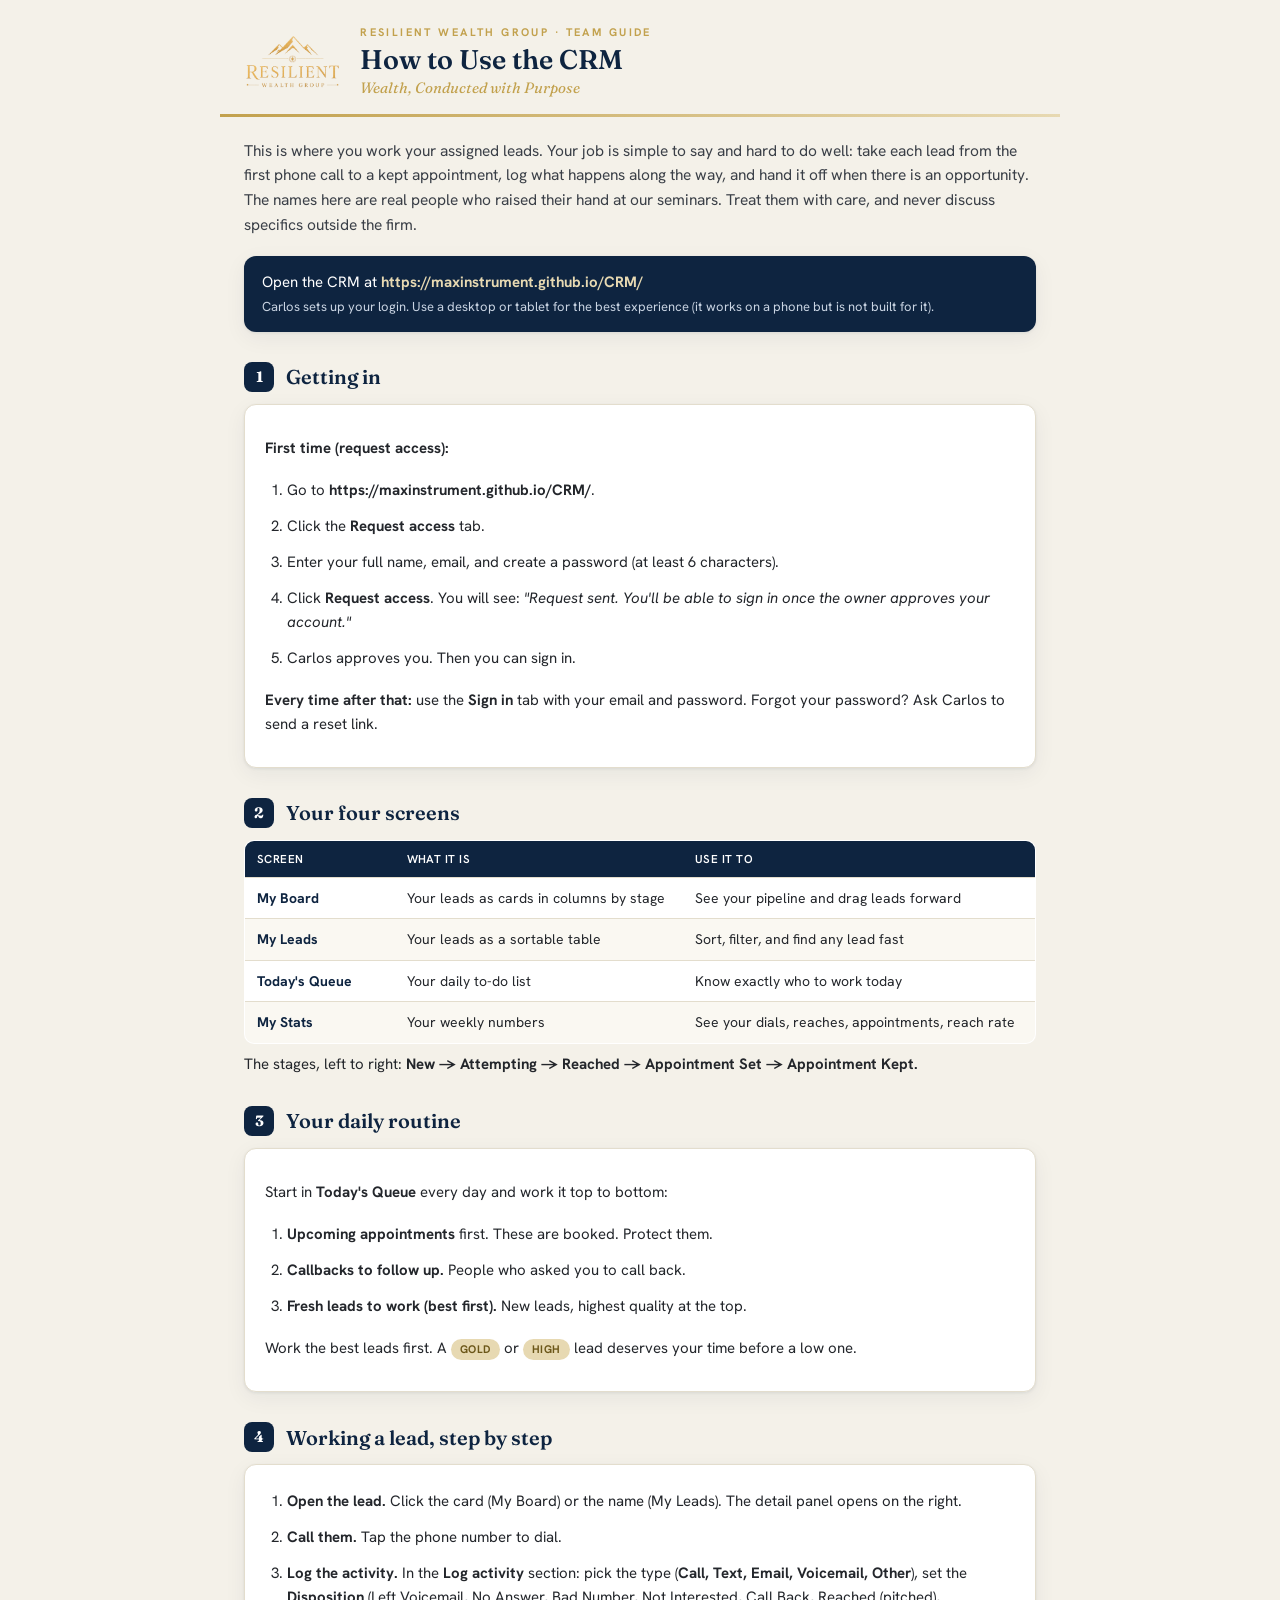
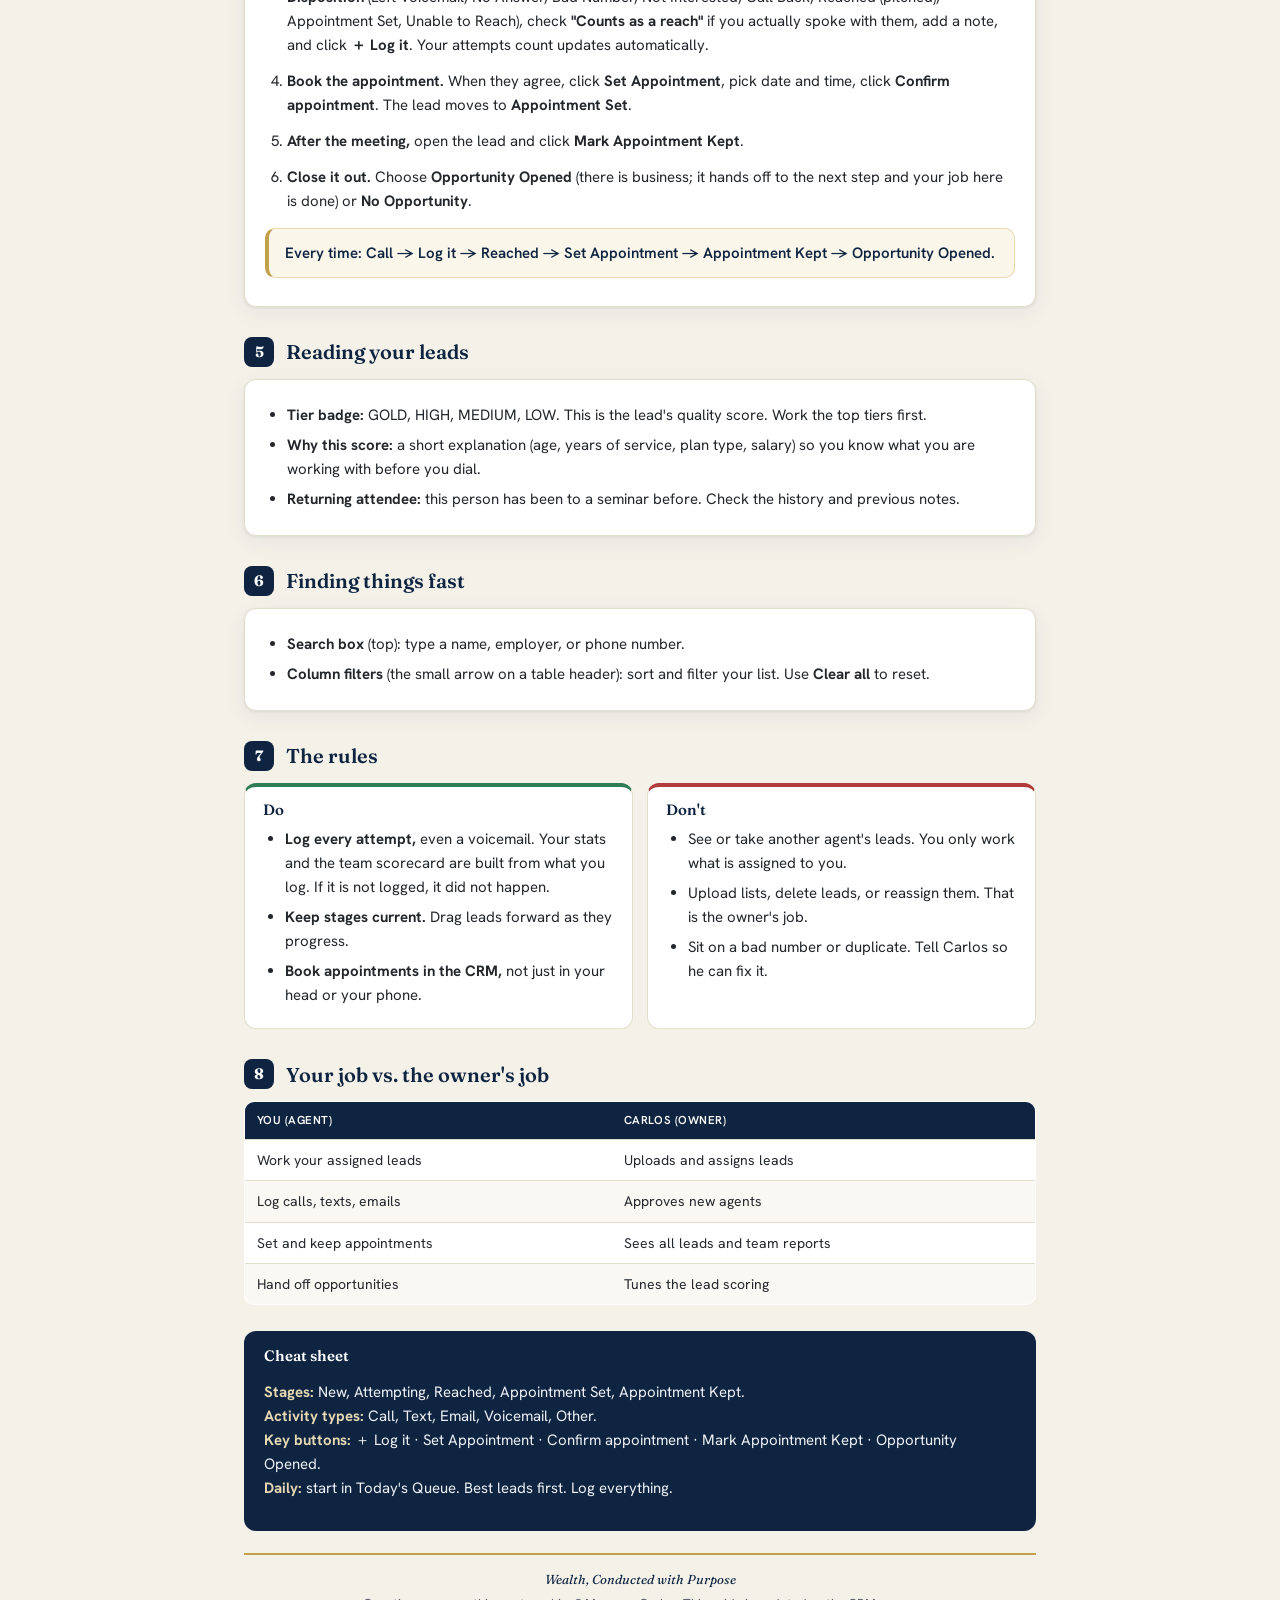
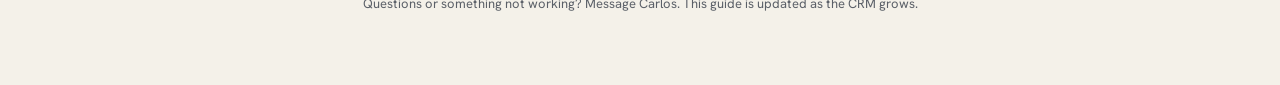
==== guide.html @ 75bfd2cf "Preview site: platform copy, preview banner, and the read-only backup tool Baseline is the live plat" ====
<!DOCTYPE html>
<html lang="en">
<head>
<meta charset="UTF-8">
<meta name="viewport" content="width=device-width, initial-scale=1.0">
<title>How to Use the RWG CRM — Team Guide</title>
<link rel="preconnect" href="https://fonts.googleapis.com">
<link rel="preconnect" href="https://fonts.gstatic.com" crossorigin>
<link href="https://fonts.googleapis.com/css2?family=Fraunces:ital,opsz,wght@0,9..144,400;0,9..144,600;0,9..144,700;1,9..144,500&family=Hanken+Grotesk:wght@400;500;600;700&display=swap" rel="stylesheet">
<style>
  :root{--navy:#0E2440;--navy-soft:#1b3a5e;--gold:#C2A14D;--gold-soft:#e7d9b2;--paper:#F4F1E9;--ink:#23262b;--card:#fff;--line:#e3ddcd;--green:#2f7d54;--red:#b23b3b;--shadow:0 1px 3px rgba(14,36,64,.08),0 6px 22px rgba(14,36,64,.06);}
  *{box-sizing:border-box;}
  body{margin:0;background:var(--paper);color:var(--ink);font-family:"Hanken Grotesk",system-ui,sans-serif;font-size:15px;line-height:1.6;}
  h1,h2,h3{font-family:"Fraunces",Georgia,serif;color:var(--navy);margin:0 0 .4em;line-height:1.15;font-weight:600;}
  .wrap{max-width:840px;margin:0 auto;padding:0 24px 70px;}
  header.mast{display:flex;align-items:center;gap:18px;max-width:840px;margin:0 auto;padding:24px 24px 14px;}
  header.mast img{height:56px;width:auto;}
  .mast .eyebrow{font-size:11px;letter-spacing:.22em;text-transform:uppercase;color:var(--gold);font-weight:700;}
  .mast h1{font-size:27px;margin:2px 0 1px;}
  .mast .tag{font-family:"Fraunces",serif;font-style:italic;color:var(--gold);font-size:15px;}
  .gold-rule{height:3px;background:linear-gradient(90deg,var(--gold),var(--gold-soft));max-width:840px;margin:0 auto 22px;}
  .lead{font-size:15.5px;color:#3a3f47;margin:0 0 8px;}
  .urlbox{background:var(--navy);color:#fff;border-radius:12px;padding:14px 18px;margin:18px 0 6px;box-shadow:var(--shadow);}
  .urlbox a{color:var(--gold-soft);font-weight:700;text-decoration:none;}
  .urlbox .sub{color:#c9d4e2;font-size:13px;margin-top:3px;}
  .sec{display:flex;align-items:center;gap:12px;margin:30px 0 12px;}
  .sec .n{flex:0 0 30px;height:30px;border-radius:8px;background:var(--navy);color:#fff;font-family:"Fraunces",serif;font-weight:700;display:flex;align-items:center;justify-content:center;font-size:15px;}
  .sec h2{font-size:20px;margin:0;}
  .card{background:var(--card);border:1px solid var(--line);border-radius:12px;padding:16px 20px;box-shadow:var(--shadow);margin-bottom:6px;}
  table{width:100%;border-collapse:collapse;font-size:14px;background:var(--card);border:1px solid var(--line);border-radius:10px;overflow:hidden;}
  th,td{text-align:left;padding:9px 12px;border-bottom:1px solid var(--line);vertical-align:top;}
  th{background:var(--navy);color:#fff;font-size:11.5px;letter-spacing:.04em;text-transform:uppercase;font-weight:600;}
  tbody tr:nth-child(even){background:#faf8f2;}
  td b,.navy{color:var(--navy);}
  ol,ul{margin:.3em 0;padding-left:22px;}
  li{padding:3px 0;}
  ol.steps>li{margin-bottom:6px;}
  .pill{display:inline-block;font-size:11px;font-weight:700;letter-spacing:.04em;padding:2px 9px;border-radius:999px;background:var(--gold-soft);color:#6b5618;text-transform:uppercase;}
  .flow{background:#fbf6ea;border:1px solid var(--gold-soft);border-left:4px solid var(--gold);border-radius:10px;padding:12px 16px;margin:12px 0;font-weight:600;color:var(--navy);}
  .dd{display:grid;grid-template-columns:1fr 1fr;gap:14px;}
  .dd .col{border-radius:12px;padding:14px 18px;border:1px solid var(--line);background:var(--card);}
  .dd .do{border-top:4px solid var(--green);}
  .dd .dont{border-top:4px solid var(--red);}
  .dd h3{font-size:15px;margin:0 0 6px;}
  .cheat{background:var(--navy);color:#eef2f7;border-radius:12px;padding:16px 20px;margin-top:26px;}
  .cheat h3{color:#fff;font-size:15px;}
  .cheat b{color:var(--gold-soft);}
  footer{margin-top:22px;border-top:2px solid var(--gold);padding-top:14px;color:#5b6068;font-size:13px;text-align:center;}
  footer .tag{font-family:"Fraunces",serif;font-style:italic;color:var(--navy);}
  @media (max-width:680px){.dd{grid-template-columns:1fr;}}
  @media print{body{background:#fff;font-size:12px;}.card,table,.urlbox,.cheat{box-shadow:none;}th,.urlbox,.cheat,.sec .n{-webkit-print-color-adjust:exact;print-color-adjust:exact;}.sec,h2{break-after:avoid;}.card,table,tr,.dd .col{break-inside:avoid;}@page{margin:14mm;}}
</style>
</head>
<body>
<header class="mast">
  <img src="[data-uri]" alt="Resilient Wealth Group">
  <div>
    <div class="eyebrow">Resilient Wealth Group &middot; Team Guide</div>
    <h1>How to Use the CRM</h1>
    <div class="tag">Wealth, Conducted with Purpose</div>
  </div>
</header>
<div class="gold-rule"></div>

<div class="wrap">
  <p class="lead">This is where you work your assigned leads. Your job is simple to say and hard to do well: take each lead from the first phone call to a kept appointment, log what happens along the way, and hand it off when there is an opportunity. The names here are real people who raised their hand at our seminars. Treat them with care, and never discuss specifics outside the firm.</p>

  <div class="urlbox">
    Open the CRM at <a href="https://maxinstrument.github.io/CRM/">https://maxinstrument.github.io/CRM/</a>
    <div class="sub">Carlos sets up your login. Use a desktop or tablet for the best experience (it works on a phone but is not built for it).</div>
  </div>

  <div class="sec"><span class="n">1</span><h2>Getting in</h2></div>
  <div class="card">
    <p><b>First time (request access):</b></p>
    <ol class="steps">
      <li>Go to <b>https://maxinstrument.github.io/CRM/</b>.</li>
      <li>Click the <b>Request access</b> tab.</li>
      <li>Enter your full name, email, and create a password (at least 6 characters).</li>
      <li>Click <b>Request access</b>. You will see: <em>"Request sent. You'll be able to sign in once the owner approves your account."</em></li>
      <li>Carlos approves you. Then you can sign in.</li>
    </ol>
    <p><b>Every time after that:</b> use the <b>Sign in</b> tab with your email and password. Forgot your password? Ask Carlos to send a reset link.</p>
  </div>

  <div class="sec"><span class="n">2</span><h2>Your four screens</h2></div>
  <table>
    <thead><tr><th style="width:150px;">Screen</th><th>What it is</th><th>Use it to</th></tr></thead>
    <tbody>
      <tr><td><b>My Board</b></td><td>Your leads as cards in columns by stage</td><td>See your pipeline and drag leads forward</td></tr>
      <tr><td><b>My Leads</b></td><td>Your leads as a sortable table</td><td>Sort, filter, and find any lead fast</td></tr>
      <tr><td><b>Today's Queue</b></td><td>Your daily to-do list</td><td>Know exactly who to work today</td></tr>
      <tr><td><b>My Stats</b></td><td>Your weekly numbers</td><td>See your dials, reaches, appointments, reach rate</td></tr>
    </tbody>
  </table>
  <p style="margin-top:8px;">The stages, left to right: <b>New &rarr; Attempting &rarr; Reached &rarr; Appointment Set &rarr; Appointment Kept.</b></p>

  <div class="sec"><span class="n">3</span><h2>Your daily routine</h2></div>
  <div class="card">
    <p>Start in <b>Today's Queue</b> every day and work it top to bottom:</p>
    <ol class="steps">
      <li><b>Upcoming appointments</b> first. These are booked. Protect them.</li>
      <li><b>Callbacks to follow up.</b> People who asked you to call back.</li>
      <li><b>Fresh leads to work (best first).</b> New leads, highest quality at the top.</li>
    </ol>
    <p>Work the best leads first. A <span class="pill">Gold</span> or <span class="pill">High</span> lead deserves your time before a low one.</p>
  </div>

  <div class="sec"><span class="n">4</span><h2>Working a lead, step by step</h2></div>
  <div class="card">
    <ol class="steps">
      <li><b>Open the lead.</b> Click the card (My Board) or the name (My Leads). The detail panel opens on the right.</li>
      <li><b>Call them.</b> Tap the phone number to dial.</li>
      <li><b>Log the activity.</b> In the <b>Log activity</b> section: pick the type (<b>Call, Text, Email, Voicemail, Other</b>), set the <b>Disposition</b> (Left Voicemail, No Answer, Bad Number, Not Interested, Call Back, Reached (pitched), Appointment Set, Unable to Reach), check <b>"Counts as a reach"</b> if you actually spoke with them, add a note, and click <b>＋ Log it</b>. Your attempts count updates automatically.</li>
      <li><b>Book the appointment.</b> When they agree, click <b>Set Appointment</b>, pick date and time, click <b>Confirm appointment</b>. The lead moves to <b>Appointment Set</b>.</li>
      <li><b>After the meeting,</b> open the lead and click <b>Mark Appointment Kept</b>.</li>
      <li><b>Close it out.</b> Choose <b>Opportunity Opened</b> (there is business; it hands off to the next step and your job here is done) or <b>No Opportunity</b>.</li>
    </ol>
    <div class="flow">Every time: Call &rarr; Log it &rarr; Reached &rarr; Set Appointment &rarr; Appointment Kept &rarr; Opportunity Opened.</div>
  </div>

  <div class="sec"><span class="n">5</span><h2>Reading your leads</h2></div>
  <div class="card">
    <ul>
      <li><b>Tier badge:</b> GOLD, HIGH, MEDIUM, LOW. This is the lead's quality score. Work the top tiers first.</li>
      <li><b>Why this score:</b> a short explanation (age, years of service, plan type, salary) so you know what you are working with before you dial.</li>
      <li><b>Returning attendee:</b> this person has been to a seminar before. Check the history and previous notes.</li>
    </ul>
  </div>

  <div class="sec"><span class="n">6</span><h2>Finding things fast</h2></div>
  <div class="card">
    <ul>
      <li><b>Search box</b> (top): type a name, employer, or phone number.</li>
      <li><b>Column filters</b> (the small arrow on a table header): sort and filter your list. Use <b>Clear all</b> to reset.</li>
    </ul>
  </div>

  <div class="sec"><span class="n">7</span><h2>The rules</h2></div>
  <div class="dd">
    <div class="col do">
      <h3>Do</h3>
      <ul>
        <li><b>Log every attempt,</b> even a voicemail. Your stats and the team scorecard are built from what you log. If it is not logged, it did not happen.</li>
        <li><b>Keep stages current.</b> Drag leads forward as they progress.</li>
        <li><b>Book appointments in the CRM,</b> not just in your head or your phone.</li>
      </ul>
    </div>
    <div class="col dont">
      <h3>Don't</h3>
      <ul>
        <li>See or take another agent's leads. You only work what is assigned to you.</li>
        <li>Upload lists, delete leads, or reassign them. That is the owner's job.</li>
        <li>Sit on a bad number or duplicate. Tell Carlos so he can fix it.</li>
      </ul>
    </div>
  </div>

  <div class="sec"><span class="n">8</span><h2>Your job vs. the owner's job</h2></div>
  <table>
    <thead><tr><th>You (agent)</th><th>Carlos (owner)</th></tr></thead>
    <tbody>
      <tr><td>Work your assigned leads</td><td>Uploads and assigns leads</td></tr>
      <tr><td>Log calls, texts, emails</td><td>Approves new agents</td></tr>
      <tr><td>Set and keep appointments</td><td>Sees all leads and team reports</td></tr>
      <tr><td>Hand off opportunities</td><td>Tunes the lead scoring</td></tr>
    </tbody>
  </table>

  <div class="cheat">
    <h3>Cheat sheet</h3>
    <p><b>Stages:</b> New, Attempting, Reached, Appointment Set, Appointment Kept.<br>
    <b>Activity types:</b> Call, Text, Email, Voicemail, Other.<br>
    <b>Key buttons:</b> ＋ Log it &middot; Set Appointment &middot; Confirm appointment &middot; Mark Appointment Kept &middot; Opportunity Opened.<br>
    <b>Daily:</b> start in Today's Queue. Best leads first. Log everything.</p>
  </div>

  <footer>
    <div class="tag">Wealth, Conducted with Purpose</div>
    <div style="margin-top:5px;">Questions or something not working? Message Carlos. This guide is updated as the CRM grows.</div>
  </footer>
</div>
</body>
</html>
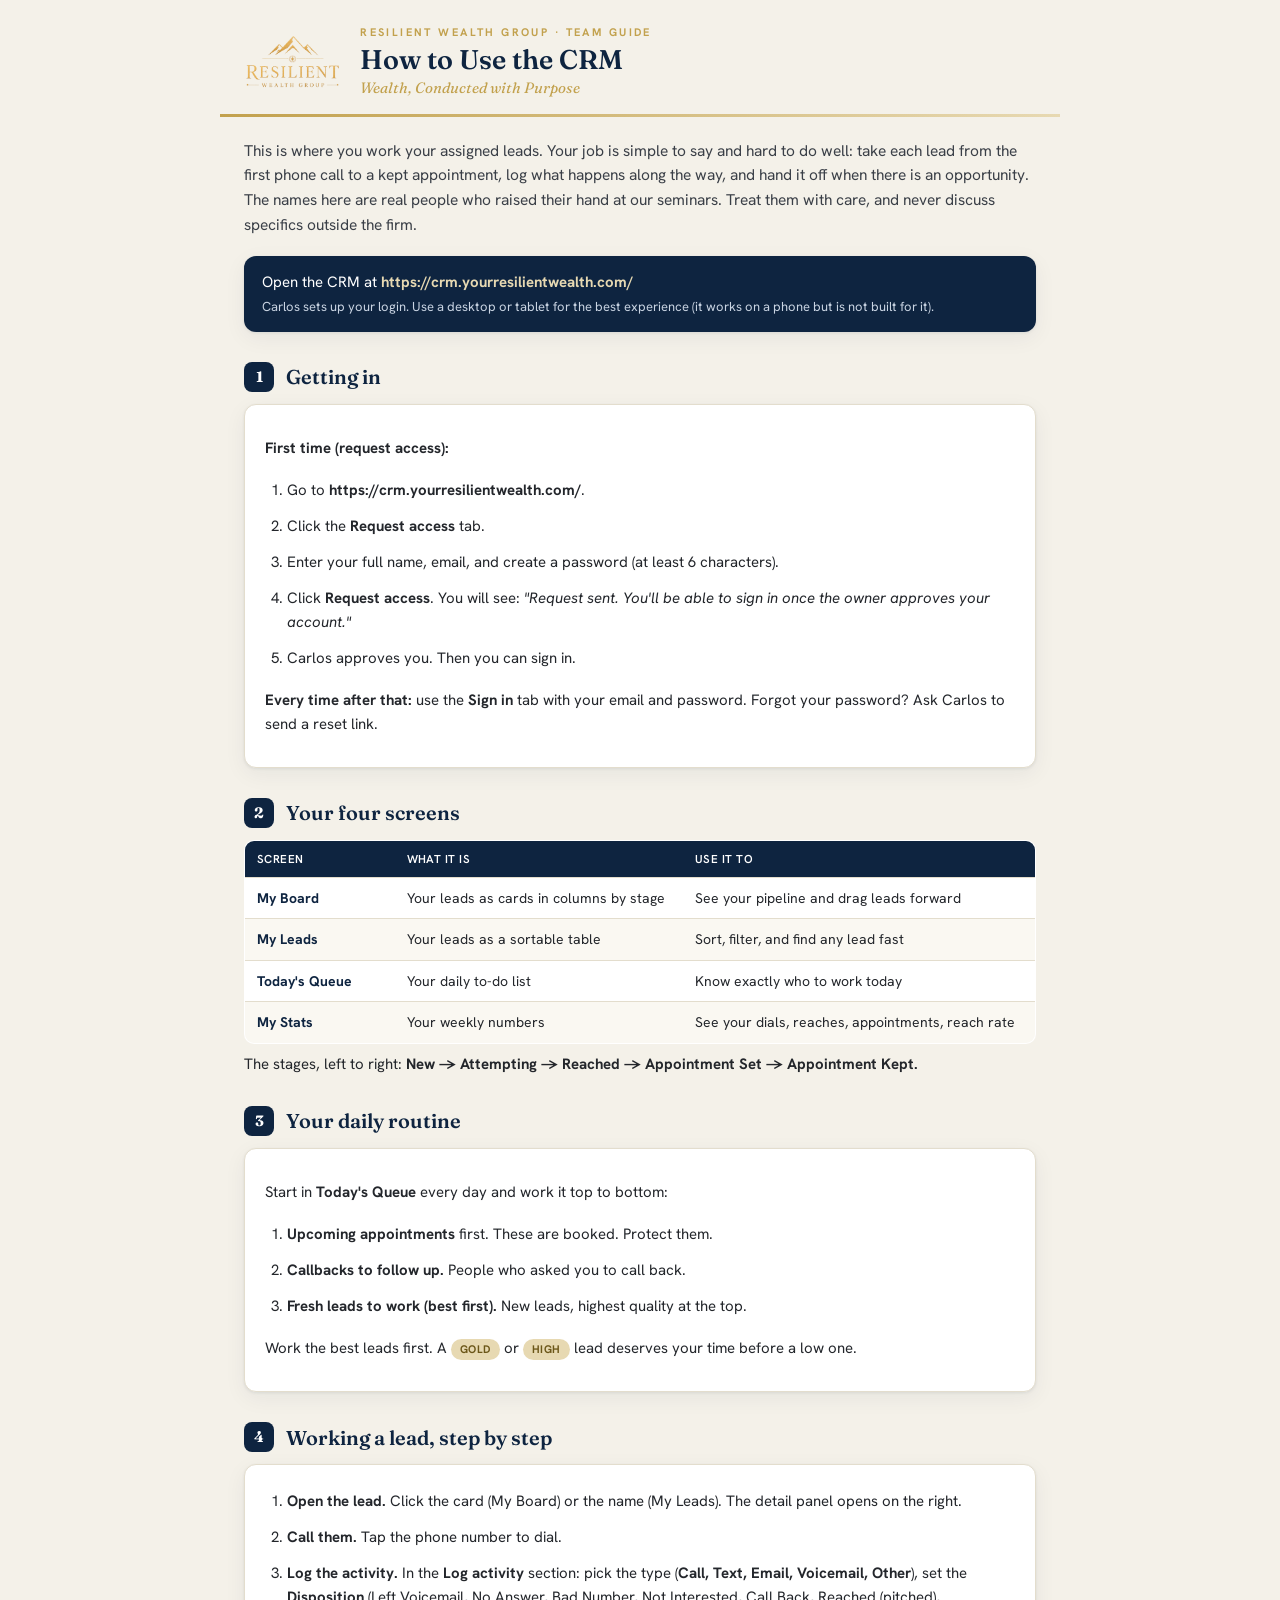
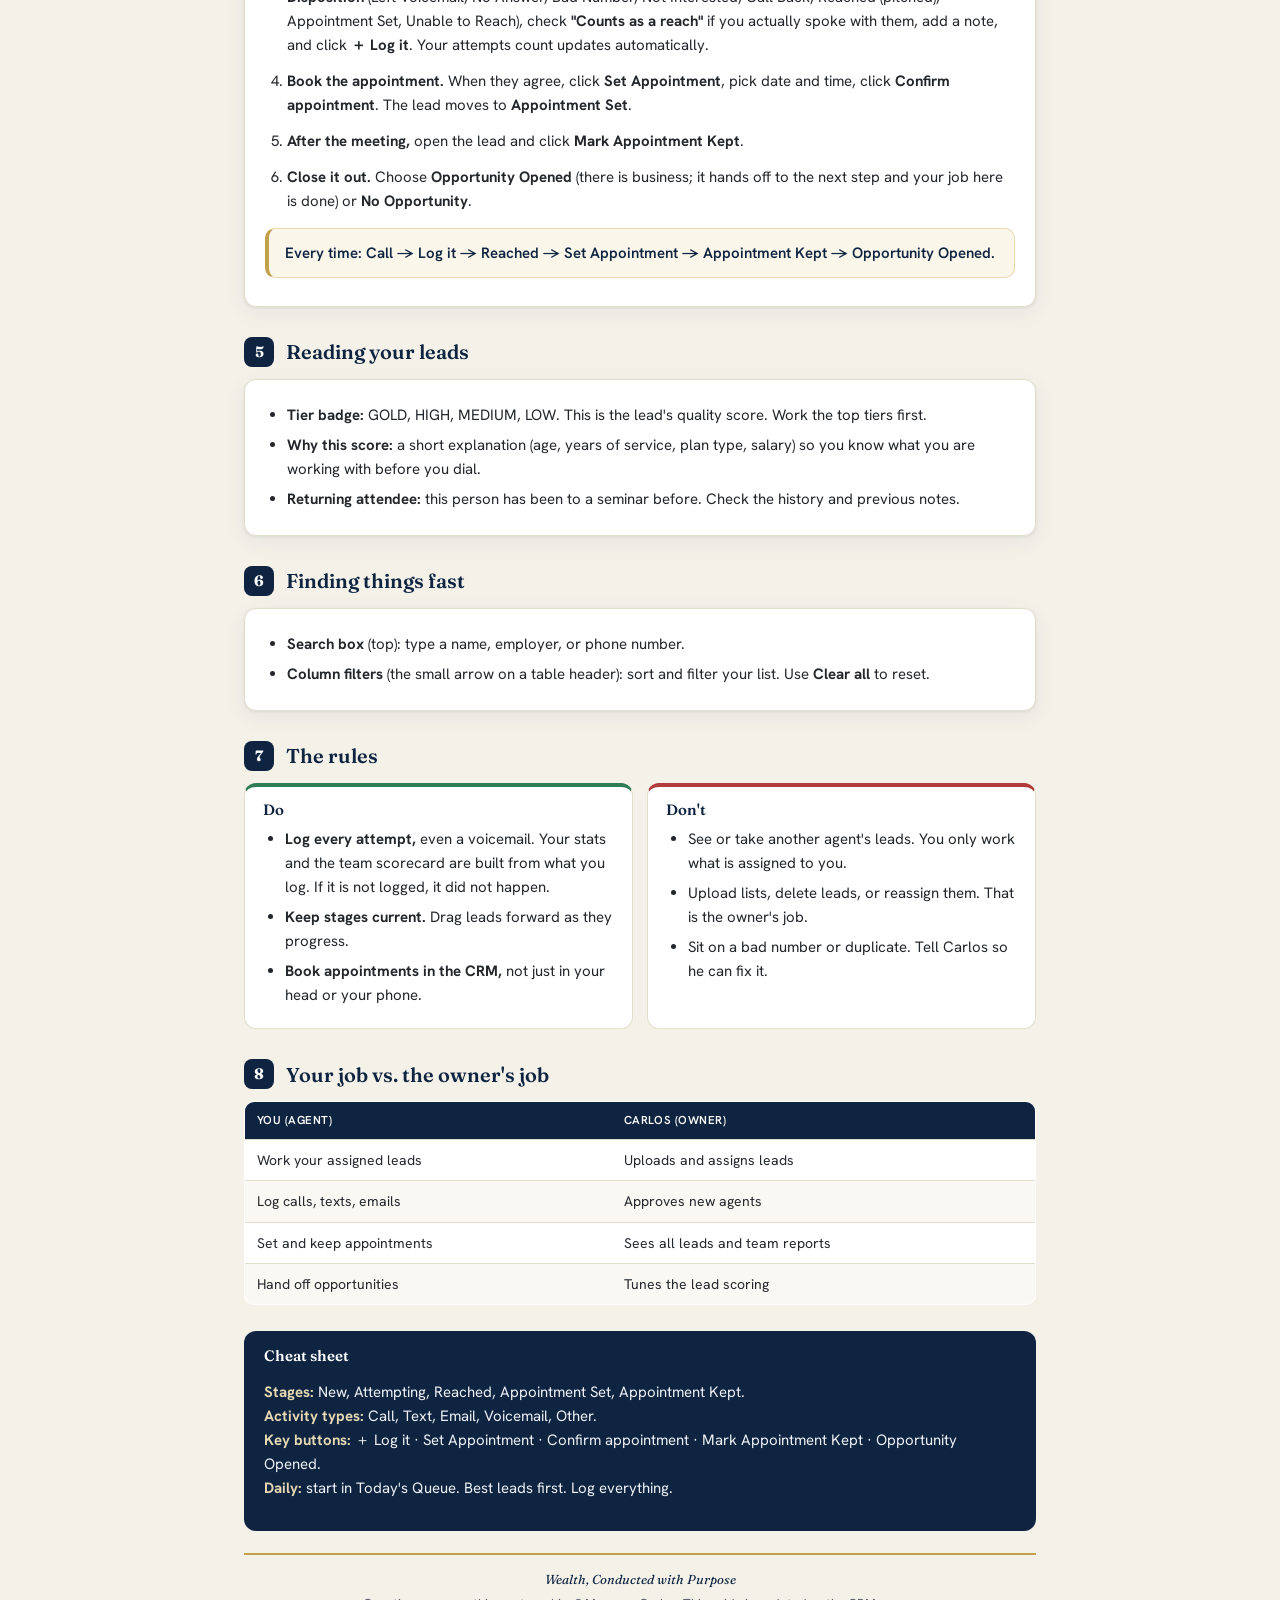
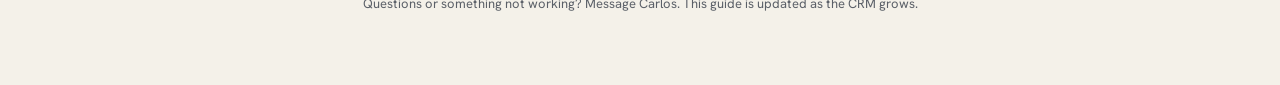
==== commit 784f49e4: "The old URLs retire, and the README stops calling this a rehearsal The two older builds came off Git" ====
--- a/guide.html
+++ b/guide.html
@@ -66,7 +66,7 @@
   <p class="lead">This is where you work your assigned leads. Your job is simple to say and hard to do well: take each lead from the first phone call to a kept appointment, log what happens along the way, and hand it off when there is an opportunity. The names here are real people who raised their hand at our seminars. Treat them with care, and never discuss specifics outside the firm.</p>
 
   <div class="urlbox">
-    Open the CRM at <a href="https://maxinstrument.github.io/CRM/">https://maxinstrument.github.io/CRM/</a>
+    Open the CRM at <a href="https://crm.yourresilientwealth.com/">https://crm.yourresilientwealth.com/</a>
     <div class="sub">Carlos sets up your login. Use a desktop or tablet for the best experience (it works on a phone but is not built for it).</div>
   </div>
 
@@ -74,7 +74,7 @@
   <div class="card">
     <p><b>First time (request access):</b></p>
     <ol class="steps">
-      <li>Go to <b>https://maxinstrument.github.io/CRM/</b>.</li>
+      <li>Go to <b>https://crm.yourresilientwealth.com/</b>.</li>
       <li>Click the <b>Request access</b> tab.</li>
       <li>Enter your full name, email, and create a password (at least 6 characters).</li>
       <li>Click <b>Request access</b>. You will see: <em>"Request sent. You'll be able to sign in once the owner approves your account."</em></li>
